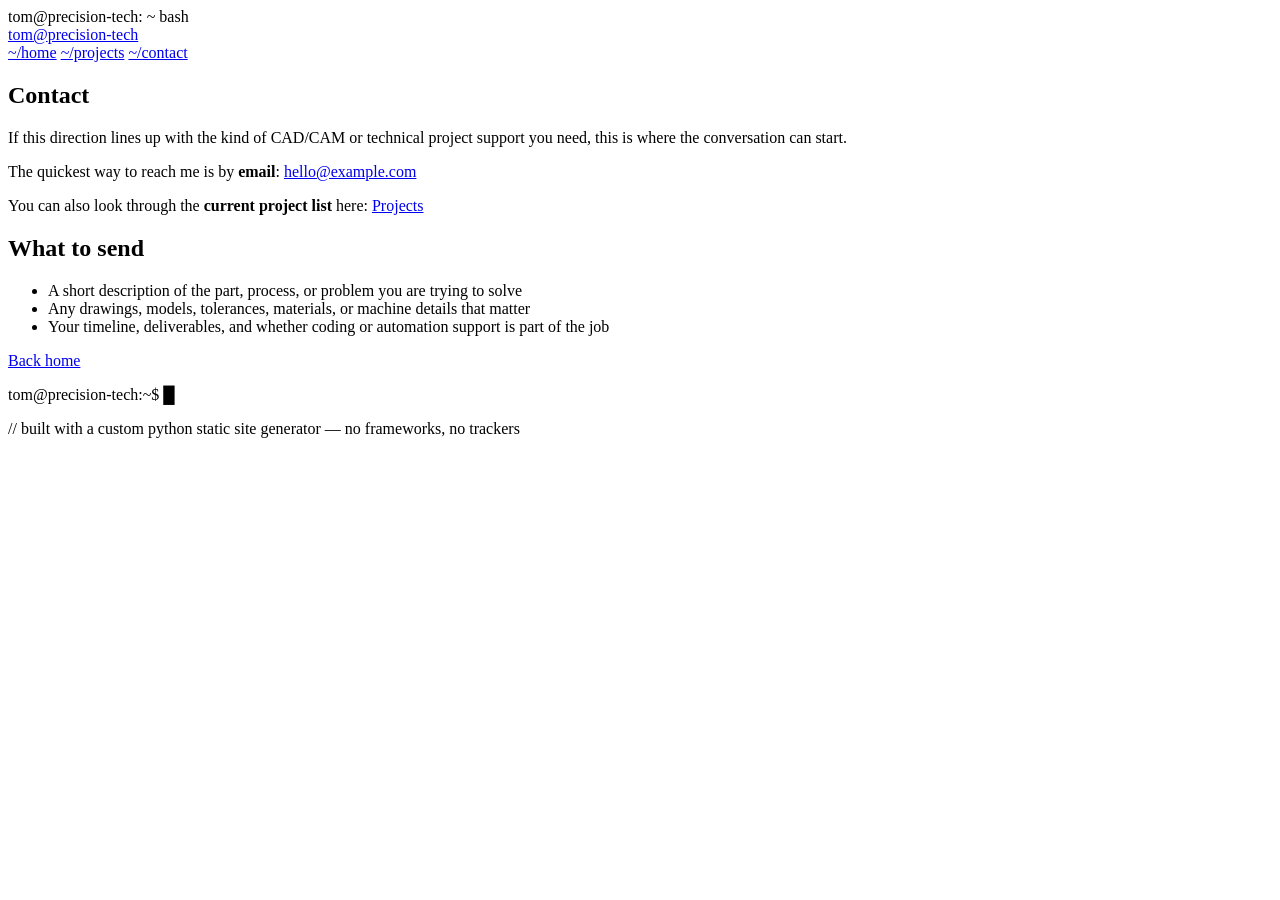
==== docs/contact/index.html @ 6937bfb0 "Remove macOS-style traffic light dots from terminal bar Co-Authored-By: Claude Fable 5 <noreply@anth" ====
<!doctype html>
<html>
  <head>
    <meta charset="utf-8" />
    <meta name="viewport" content="width=device-width, initial-scale=1" />
    <title>Contact</title>
    <link href="/precision_tech/index.css" rel="stylesheet" />
  </head>

  <body>
    <div class="page-shell">
      <div class="terminal">
        <div class="terminal-bar" aria-hidden="true">
          <span class="terminal-title">tom@precision-tech: ~</span>
          <span class="terminal-meta">bash</span>
        </div>

        <div class="terminal-body">
          <header class="site-header">
            <a class="site-brand" href="/precision_tech/"><span class="prompt-user">tom</span>@<span class="prompt-host">precision-tech</span></a>
            <nav class="site-nav" aria-label="Primary navigation">
              <a href="/precision_tech/">~/home</a>
              <a href="/precision_tech/projects">~/projects</a>
              <a href="/precision_tech/contact">~/contact</a>
            </nav>
          </header>

          <article class="page-content"><div><h1>Contact</h1><p>If this direction lines up with the kind of CAD/CAM or technical project support you need, this is where the conversation can start.</p><p>The quickest way to reach me is by <b>email</b>: <a href="mailto:hello@example.com">hello@example.com</a></p><p>You can also look through the <b>current project list</b> here: <a href="/precision_tech/projects">Projects</a></p><h2>What to send</h2><ul><li>A short description of the part, process, or problem you are trying to solve</li><li>Any drawings, models, tolerances, materials, or machine details that matter</li><li>Your timeline, deliverables, and whether coding or automation support is part of the job</li></ul><p><a href="/precision_tech/">Back home</a></p></div></article>

          <footer class="site-footer">
            <p class="footer-prompt" aria-hidden="true"><span class="prompt-user">tom</span>@<span class="prompt-host">precision-tech</span>:~$ <span class="cursor">&#9608;</span></p>
            <p>// built with a custom python static site generator — no frameworks, no trackers</p>
          </footer>
        </div>
      </div>
    </div>
  </body>
</html>
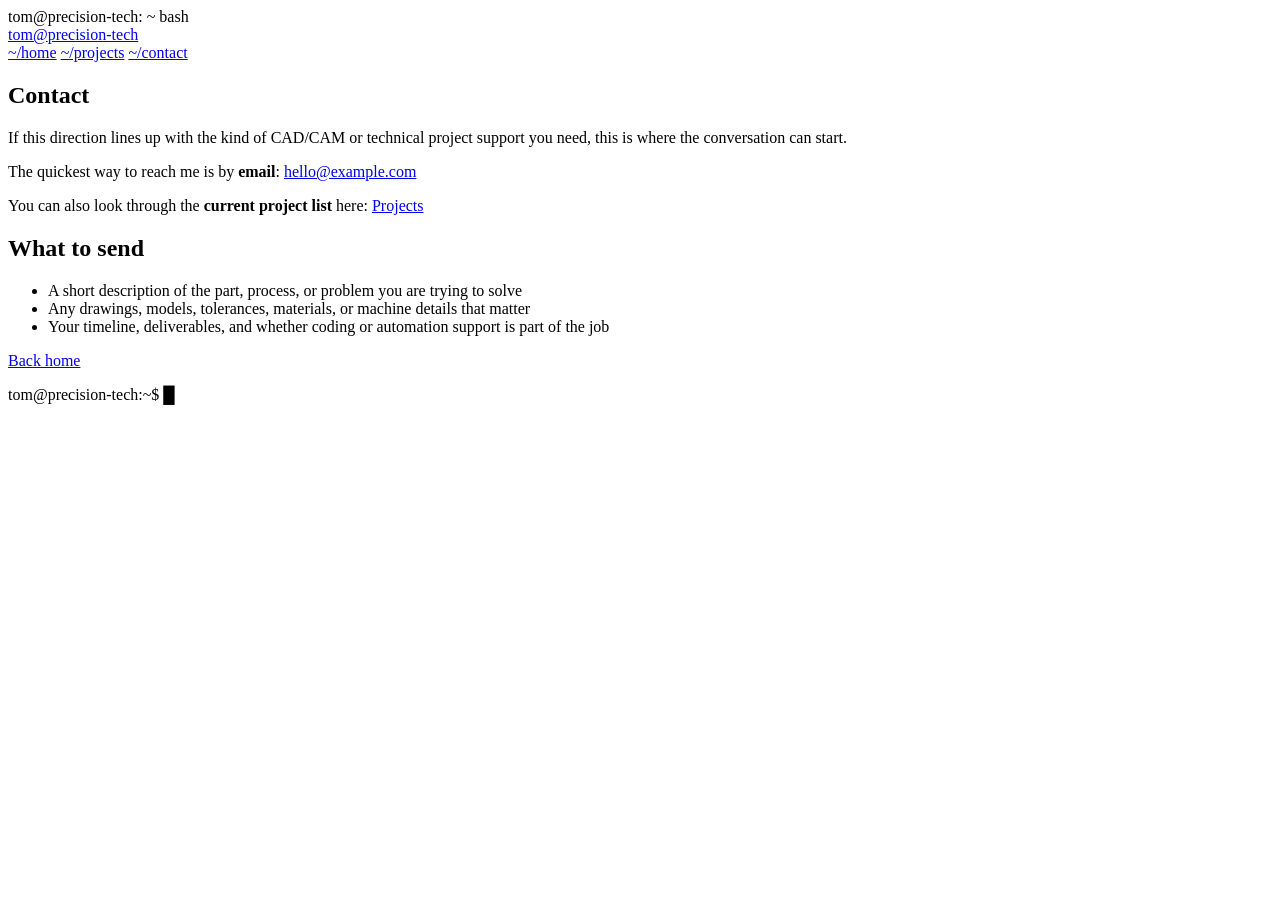
==== commit c5c90ea7: "Simplify home page and footer Remove the Next Up and Project Mix sections from the home page and the" ====
--- a/docs/contact/index.html
+++ b/docs/contact/index.html
@@ -29,7 +29,6 @@
 
           <footer class="site-footer">
             <p class="footer-prompt" aria-hidden="true"><span class="prompt-user">tom</span>@<span class="prompt-host">precision-tech</span>:~$ <span class="cursor">&#9608;</span></p>
-            <p>// built with a custom python static site generator — no frameworks, no trackers</p>
           </footer>
         </div>
       </div>
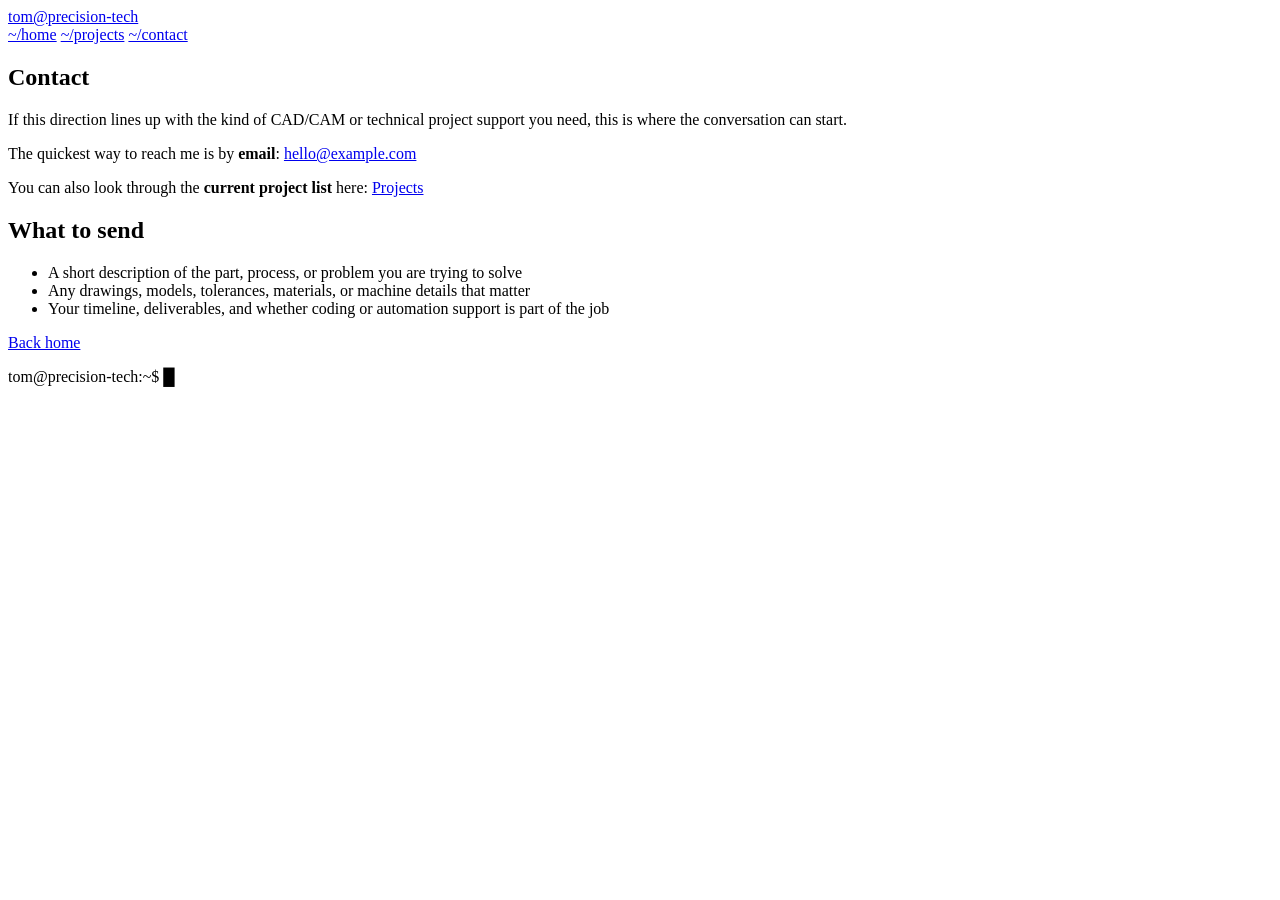
==== commit 7a04b594: "Remove terminal title bar Drop the bash window strip from the top of the terminal frame; pages now o" ====
--- a/docs/contact/index.html
+++ b/docs/contact/index.html
@@ -10,11 +10,6 @@
   <body>
     <div class="page-shell">
       <div class="terminal">
-        <div class="terminal-bar" aria-hidden="true">
-          <span class="terminal-title">tom@precision-tech: ~</span>
-          <span class="terminal-meta">bash</span>
-        </div>
-
         <div class="terminal-body">
           <header class="site-header">
             <a class="site-brand" href="/precision_tech/"><span class="prompt-user">tom</span>@<span class="prompt-host">precision-tech</span></a>
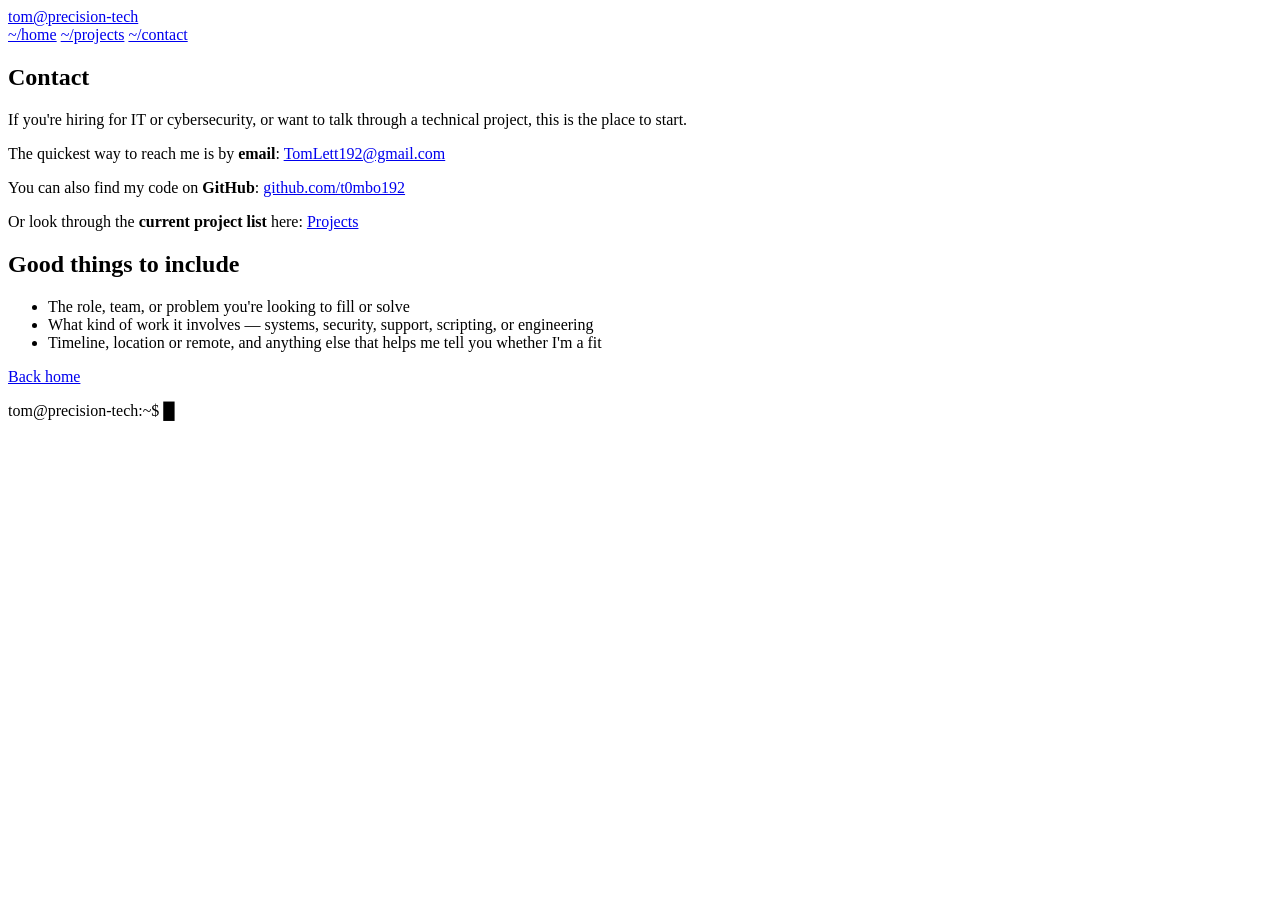
==== commit 7bfac43b: "Reposition site for IT and cybersecurity; add SolidWorks project Rewrite home, projects, and contact" ====
--- a/docs/contact/index.html
+++ b/docs/contact/index.html
@@ -20,7 +20,7 @@
             </nav>
           </header>
 
-          <article class="page-content"><div><h1>Contact</h1><p>If this direction lines up with the kind of CAD/CAM or technical project support you need, this is where the conversation can start.</p><p>The quickest way to reach me is by <b>email</b>: <a href="mailto:hello@example.com">hello@example.com</a></p><p>You can also look through the <b>current project list</b> here: <a href="/precision_tech/projects">Projects</a></p><h2>What to send</h2><ul><li>A short description of the part, process, or problem you are trying to solve</li><li>Any drawings, models, tolerances, materials, or machine details that matter</li><li>Your timeline, deliverables, and whether coding or automation support is part of the job</li></ul><p><a href="/precision_tech/">Back home</a></p></div></article>
+          <article class="page-content"><div><h1>Contact</h1><p>If you're hiring for IT or cybersecurity, or want to talk through a technical project, this is the place to start.</p><p>The quickest way to reach me is by <b>email</b>: <a href="mailto:TomLett192@gmail.com">TomLett192@gmail.com</a></p><p>You can also find my code on <b>GitHub</b>: <a href="https://github.com/t0mbo192">github.com/t0mbo192</a></p><p>Or look through the <b>current project list</b> here: <a href="/precision_tech/projects">Projects</a></p><h2>Good things to include</h2><ul><li>The role, team, or problem you're looking to fill or solve</li><li>What kind of work it involves — systems, security, support, scripting, or engineering</li><li>Timeline, location or remote, and anything else that helps me tell you whether I'm a fit</li></ul><p><a href="/precision_tech/">Back home</a></p></div></article>
 
           <footer class="site-footer">
             <p class="footer-prompt" aria-hidden="true"><span class="prompt-user">tom</span>@<span class="prompt-host">precision-tech</span>:~$ <span class="cursor">&#9608;</span></p>
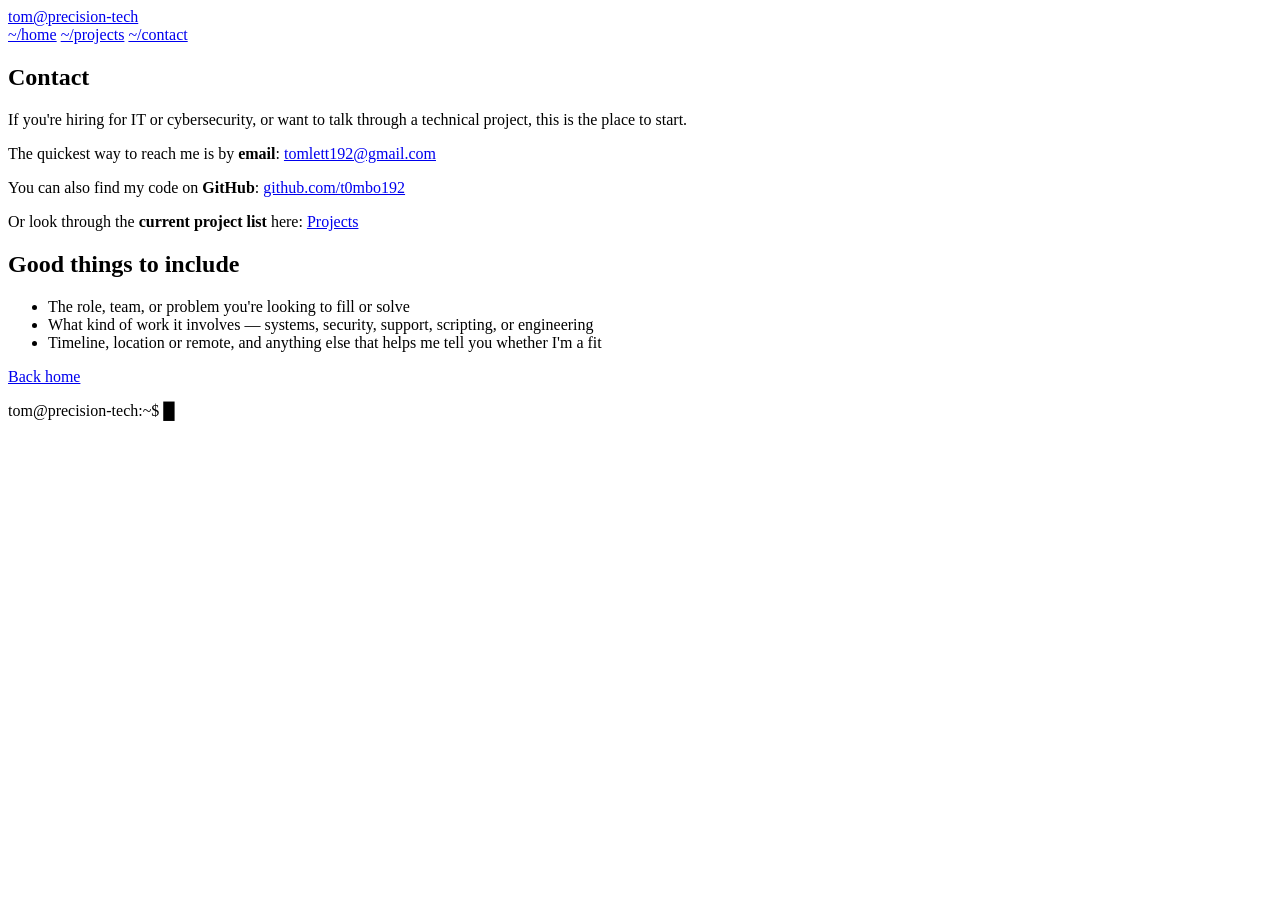
==== commit 233593cf: "Correct email casing on the contact page Displays tomlett192@gmail.com rather than TomLett192@gmail." ====
--- a/docs/contact/index.html
+++ b/docs/contact/index.html
@@ -20,7 +20,7 @@
             </nav>
           </header>
 
-          <article class="page-content"><div><h1>Contact</h1><p>If you're hiring for IT or cybersecurity, or want to talk through a technical project, this is the place to start.</p><p>The quickest way to reach me is by <b>email</b>: <a href="mailto:TomLett192@gmail.com">TomLett192@gmail.com</a></p><p>You can also find my code on <b>GitHub</b>: <a href="https://github.com/t0mbo192">github.com/t0mbo192</a></p><p>Or look through the <b>current project list</b> here: <a href="/precision_tech/projects">Projects</a></p><h2>Good things to include</h2><ul><li>The role, team, or problem you're looking to fill or solve</li><li>What kind of work it involves — systems, security, support, scripting, or engineering</li><li>Timeline, location or remote, and anything else that helps me tell you whether I'm a fit</li></ul><p><a href="/precision_tech/">Back home</a></p></div></article>
+          <article class="page-content"><div><h1>Contact</h1><p>If you're hiring for IT or cybersecurity, or want to talk through a technical project, this is the place to start.</p><p>The quickest way to reach me is by <b>email</b>: <a href="mailto:tomlett192@gmail.com">tomlett192@gmail.com</a></p><p>You can also find my code on <b>GitHub</b>: <a href="https://github.com/t0mbo192">github.com/t0mbo192</a></p><p>Or look through the <b>current project list</b> here: <a href="/precision_tech/projects">Projects</a></p><h2>Good things to include</h2><ul><li>The role, team, or problem you're looking to fill or solve</li><li>What kind of work it involves — systems, security, support, scripting, or engineering</li><li>Timeline, location or remote, and anything else that helps me tell you whether I'm a fit</li></ul><p><a href="/precision_tech/">Back home</a></p></div></article>
 
           <footer class="site-footer">
             <p class="footer-prompt" aria-hidden="true"><span class="prompt-user">tom</span>@<span class="prompt-host">precision-tech</span>:~$ <span class="cursor">&#9608;</span></p>
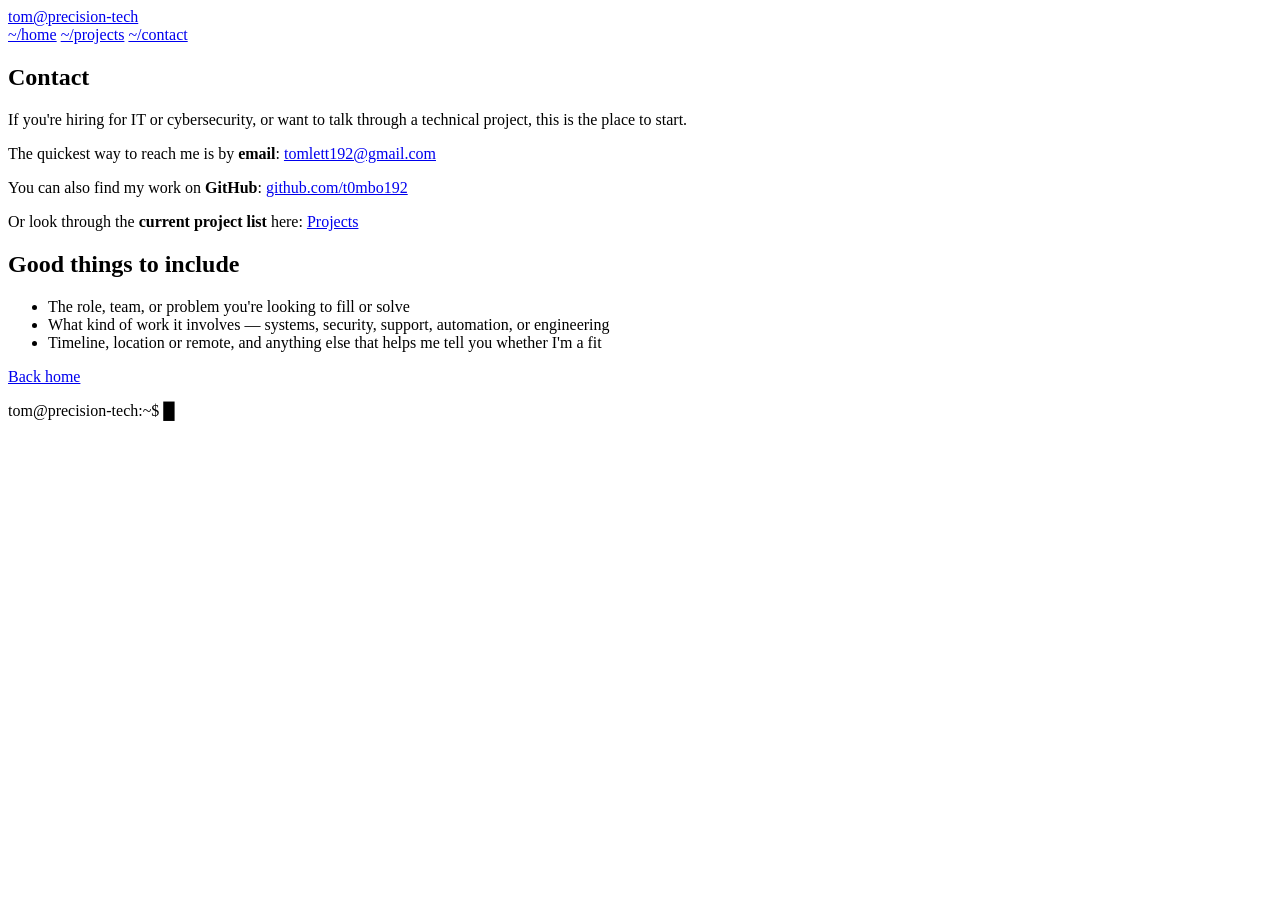
==== commit 42a31dde: "Reframe positioning around AI-assisted automation and prototyping The site led with self-taught Pyth" ====
--- a/docs/contact/index.html
+++ b/docs/contact/index.html
@@ -20,7 +20,7 @@
             </nav>
           </header>
 
-          <article class="page-content"><div><h1>Contact</h1><p>If you're hiring for IT or cybersecurity, or want to talk through a technical project, this is the place to start.</p><p>The quickest way to reach me is by <b>email</b>: <a href="mailto:tomlett192@gmail.com">tomlett192@gmail.com</a></p><p>You can also find my code on <b>GitHub</b>: <a href="https://github.com/t0mbo192">github.com/t0mbo192</a></p><p>Or look through the <b>current project list</b> here: <a href="/precision_tech/projects">Projects</a></p><h2>Good things to include</h2><ul><li>The role, team, or problem you're looking to fill or solve</li><li>What kind of work it involves — systems, security, support, scripting, or engineering</li><li>Timeline, location or remote, and anything else that helps me tell you whether I'm a fit</li></ul><p><a href="/precision_tech/">Back home</a></p></div></article>
+          <article class="page-content"><div><h1>Contact</h1><p>If you're hiring for IT or cybersecurity, or want to talk through a technical project, this is the place to start.</p><p>The quickest way to reach me is by <b>email</b>: <a href="mailto:tomlett192@gmail.com">tomlett192@gmail.com</a></p><p>You can also find my work on <b>GitHub</b>: <a href="https://github.com/t0mbo192">github.com/t0mbo192</a></p><p>Or look through the <b>current project list</b> here: <a href="/precision_tech/projects">Projects</a></p><h2>Good things to include</h2><ul><li>The role, team, or problem you're looking to fill or solve</li><li>What kind of work it involves — systems, security, support, automation, or engineering</li><li>Timeline, location or remote, and anything else that helps me tell you whether I'm a fit</li></ul><p><a href="/precision_tech/">Back home</a></p></div></article>
 
           <footer class="site-footer">
             <p class="footer-prompt" aria-hidden="true"><span class="prompt-user">tom</span>@<span class="prompt-host">precision-tech</span>:~$ <span class="cursor">&#9608;</span></p>
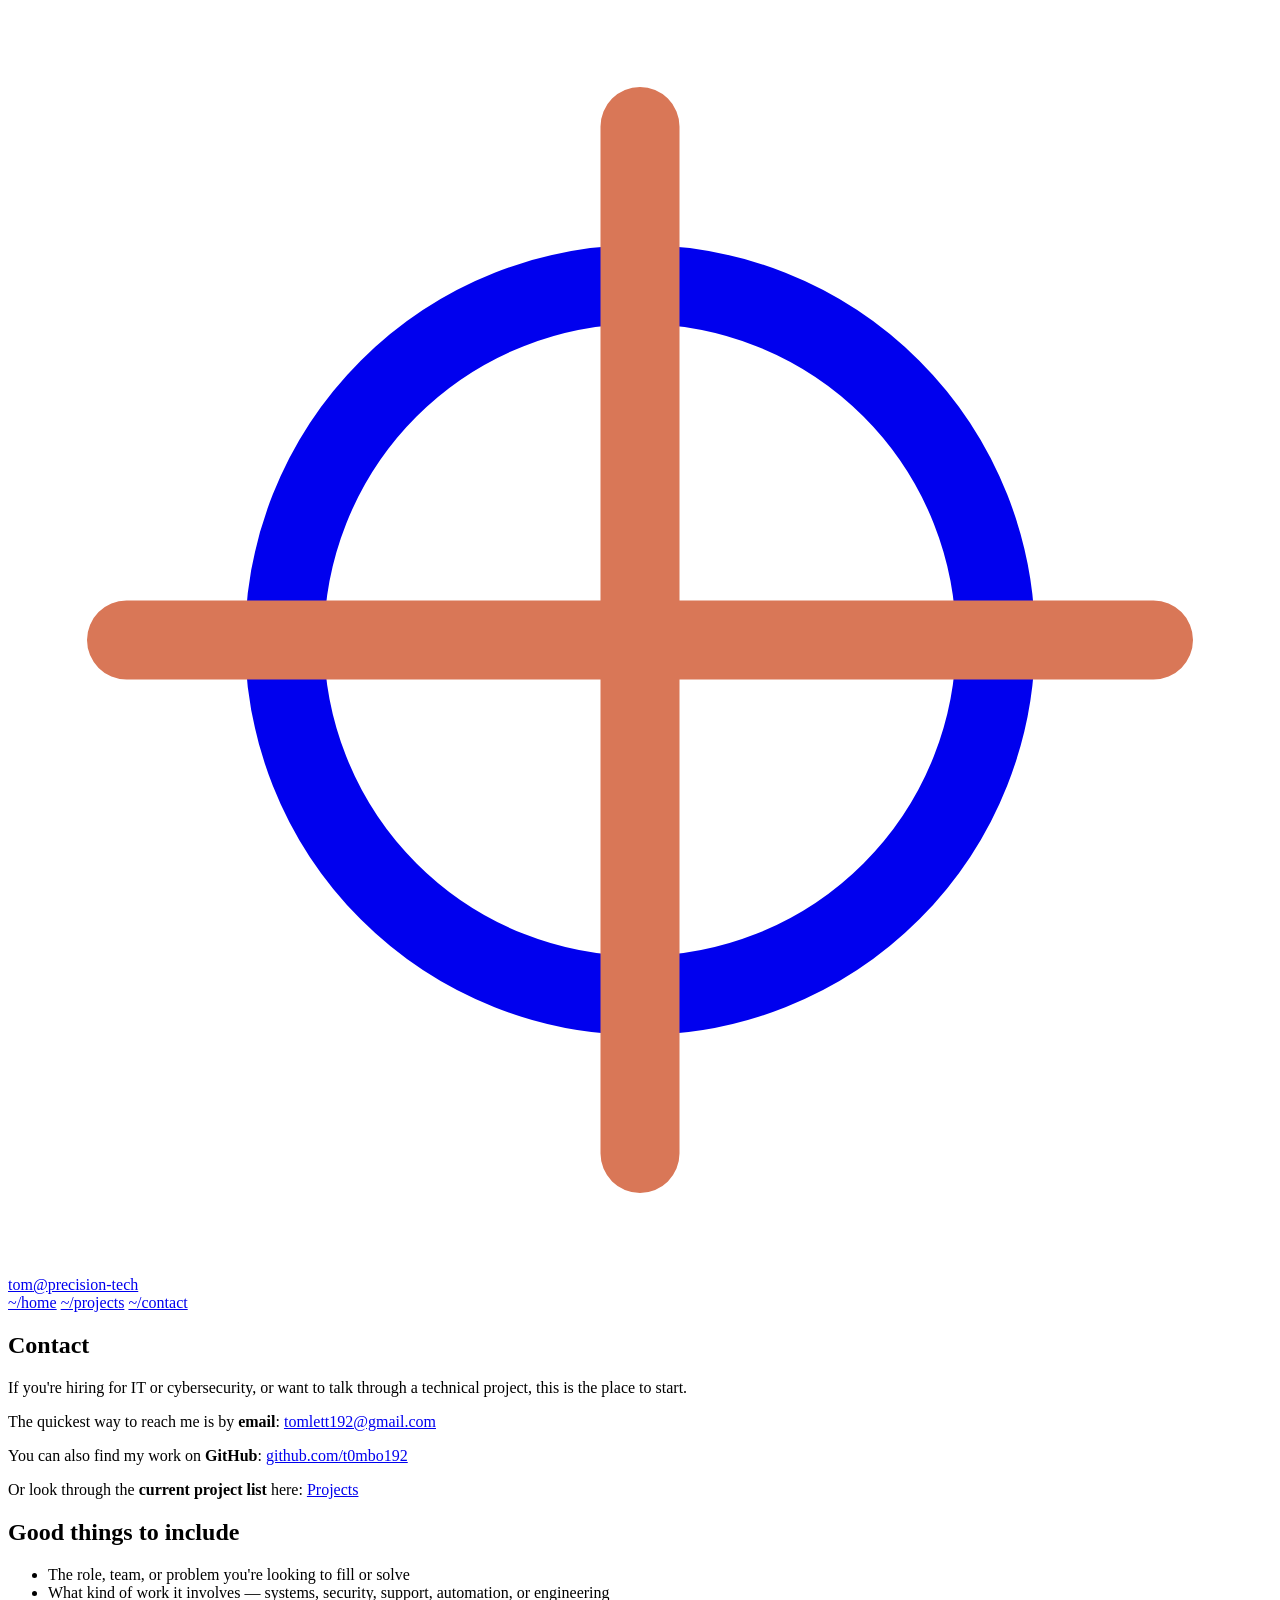
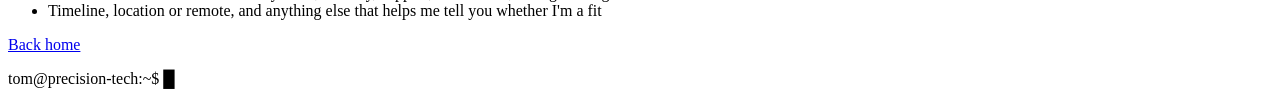
==== commit b40a7503: "Add logo mark to header and browser tab Add five logo concepts as SVGs under static/images/logo/ and" ====
--- a/docs/contact/index.html
+++ b/docs/contact/index.html
@@ -5,6 +5,7 @@
     <meta name="viewport" content="width=device-width, initial-scale=1" />
     <title>Contact</title>
     <link href="/precision_tech/index.css" rel="stylesheet" />
+    <link href="/precision_tech/images/logo/true-position.svg" rel="icon" type="image/svg+xml" />
   </head>
 
   <body>
@@ -12,7 +13,13 @@
       <div class="terminal">
         <div class="terminal-body">
           <header class="site-header">
-            <a class="site-brand" href="/precision_tech/"><span class="prompt-user">tom</span>@<span class="prompt-host">precision-tech</span></a>
+            <a class="site-brand" href="/precision_tech/">
+              <svg class="brand-mark" viewBox="0 0 32 32" fill="none" aria-hidden="true">
+                <circle cx="16" cy="16" r="9" stroke="currentColor" stroke-width="2" />
+                <path d="M16 3v26M3 16h26" stroke="#d97757" stroke-width="2" stroke-linecap="round" />
+              </svg>
+              <span><span class="prompt-user">tom</span>@<span class="prompt-host">precision-tech</span></span>
+            </a>
             <nav class="site-nav" aria-label="Primary navigation">
               <a href="/precision_tech/">~/home</a>
               <a href="/precision_tech/projects">~/projects</a>
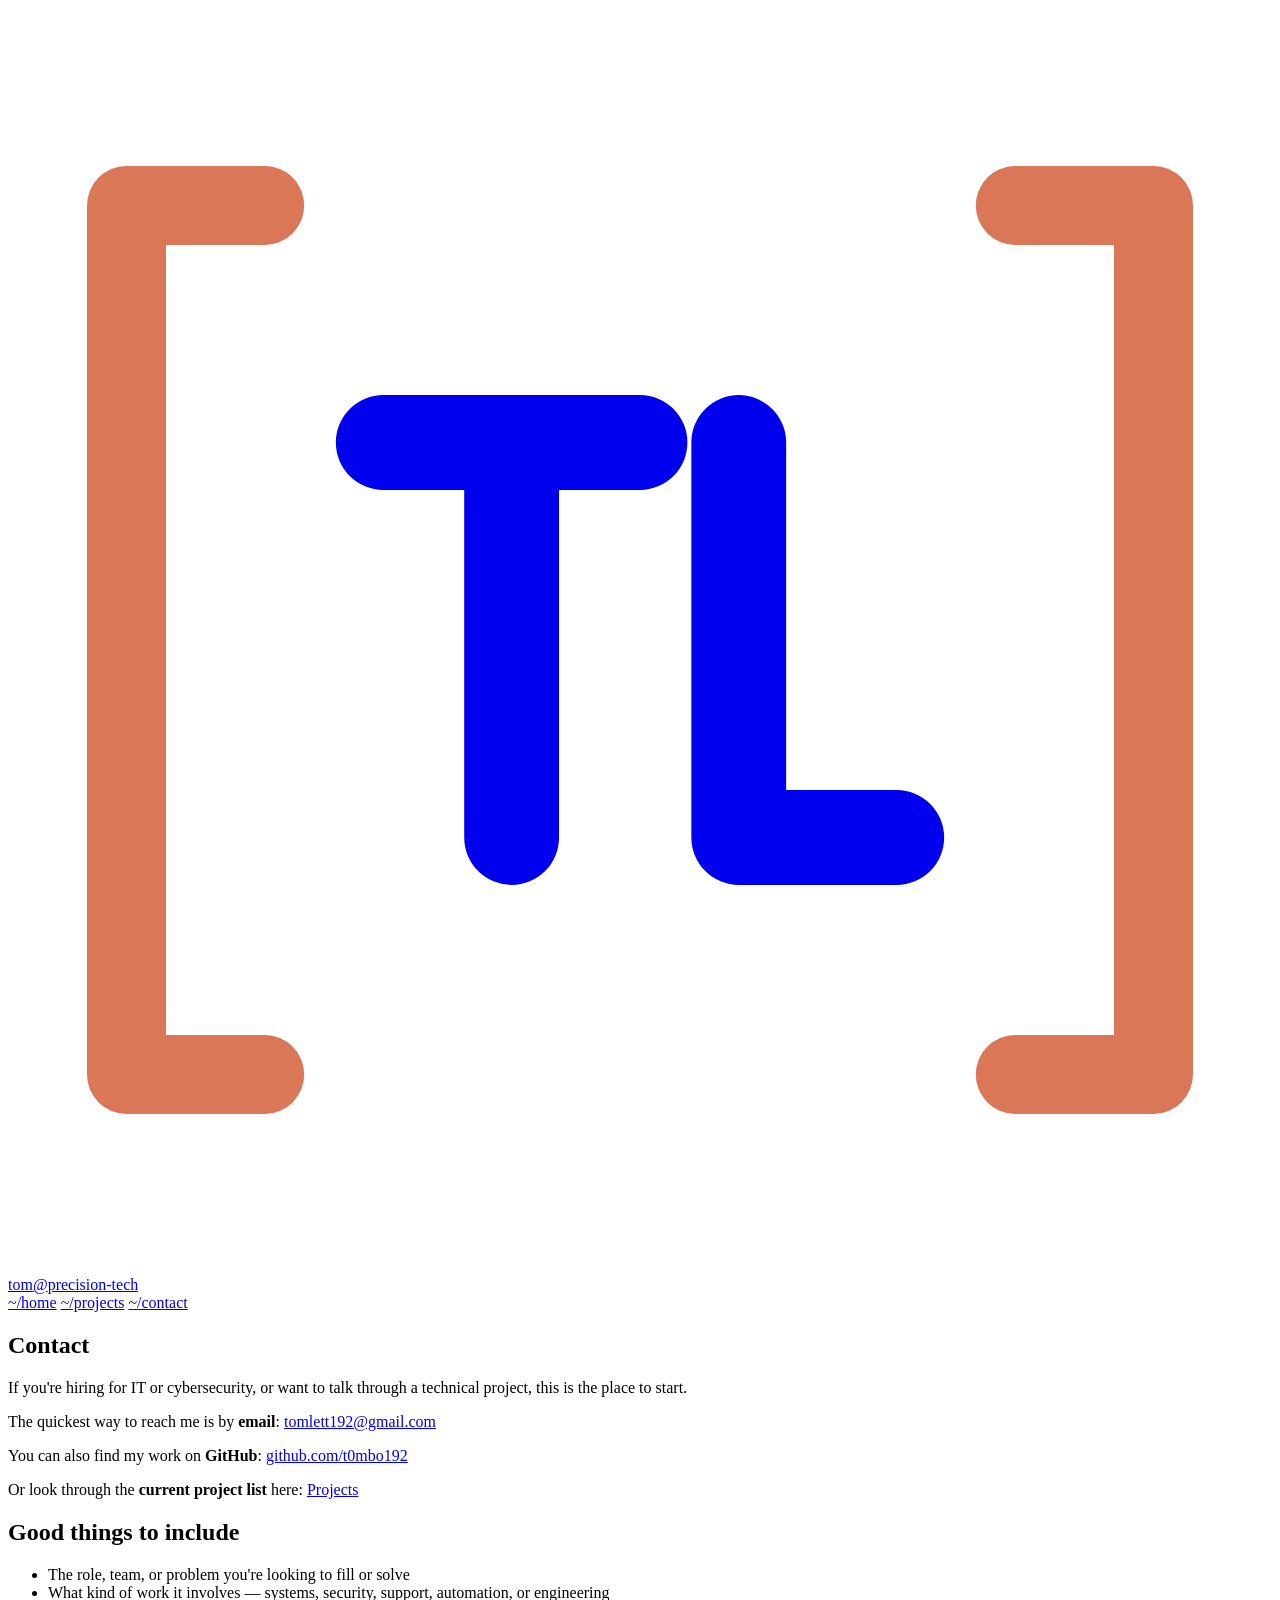
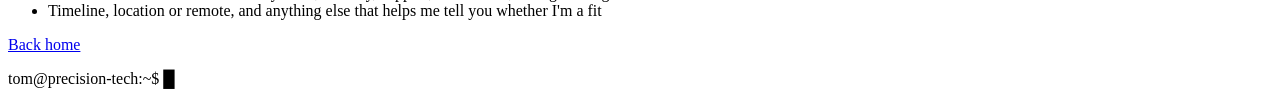
==== commit 4c5d2d50: "Switch site logo to the TL bracket monogram Use the bracket monogram in the header and as the favico" ====
--- a/docs/contact/index.html
+++ b/docs/contact/index.html
@@ -5,7 +5,7 @@
     <meta name="viewport" content="width=device-width, initial-scale=1" />
     <title>Contact</title>
     <link href="/precision_tech/index.css" rel="stylesheet" />
-    <link href="/precision_tech/images/logo/true-position.svg" rel="icon" type="image/svg+xml" />
+    <link href="/precision_tech/images/logo/bracket-monogram.svg" rel="icon" type="image/svg+xml" />
   </head>
 
   <body>
@@ -15,8 +15,8 @@
           <header class="site-header">
             <a class="site-brand" href="/precision_tech/">
               <svg class="brand-mark" viewBox="0 0 32 32" fill="none" aria-hidden="true">
-                <circle cx="16" cy="16" r="9" stroke="currentColor" stroke-width="2" />
-                <path d="M16 3v26M3 16h26" stroke="#d97757" stroke-width="2" stroke-linecap="round" />
+                <path d="M6.5 5H3v22h3.5M25.5 5H29v22h-3.5" stroke="#d97757" stroke-width="2" stroke-linecap="round" stroke-linejoin="round" />
+                <path d="M9.5 11H16m-3.25 0v10M18.5 11v10h4" stroke="currentColor" stroke-width="2.4" stroke-linecap="round" stroke-linejoin="round" />
               </svg>
               <span><span class="prompt-user">tom</span>@<span class="prompt-host">precision-tech</span></span>
             </a>
